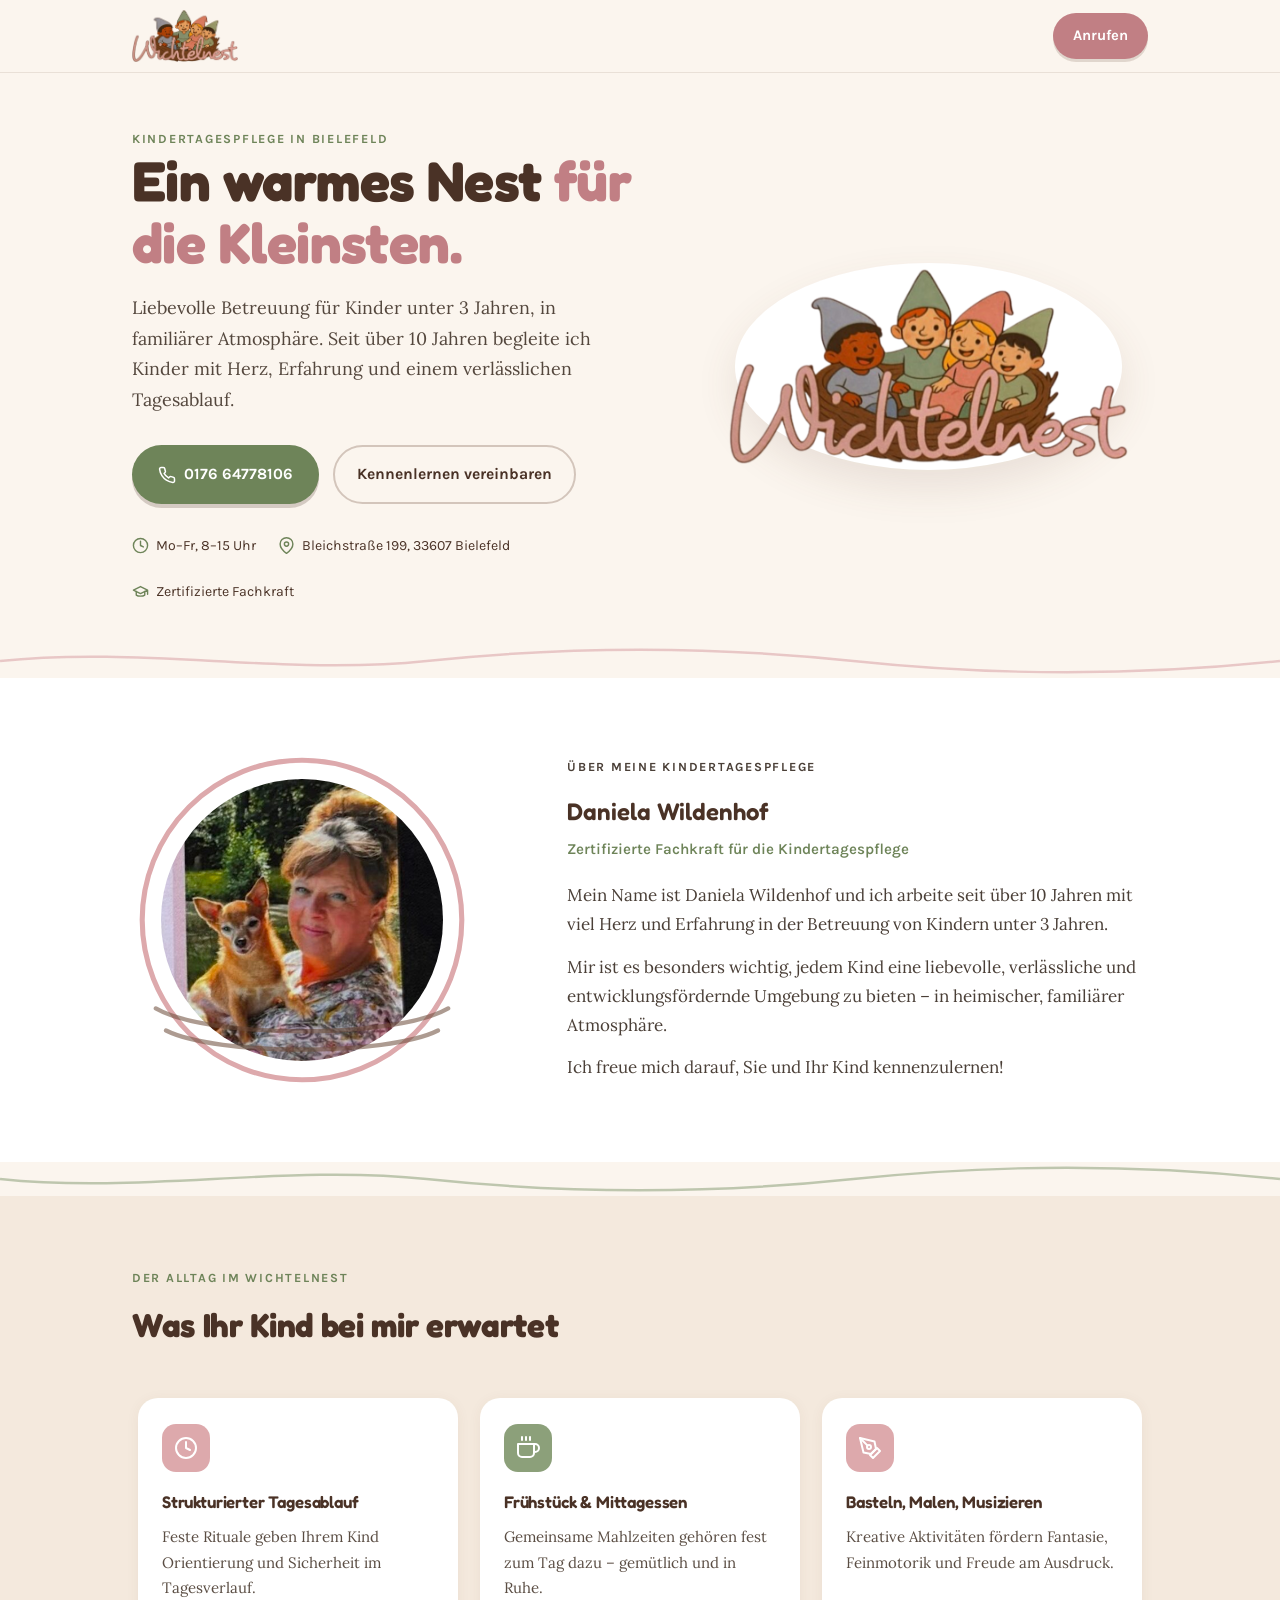
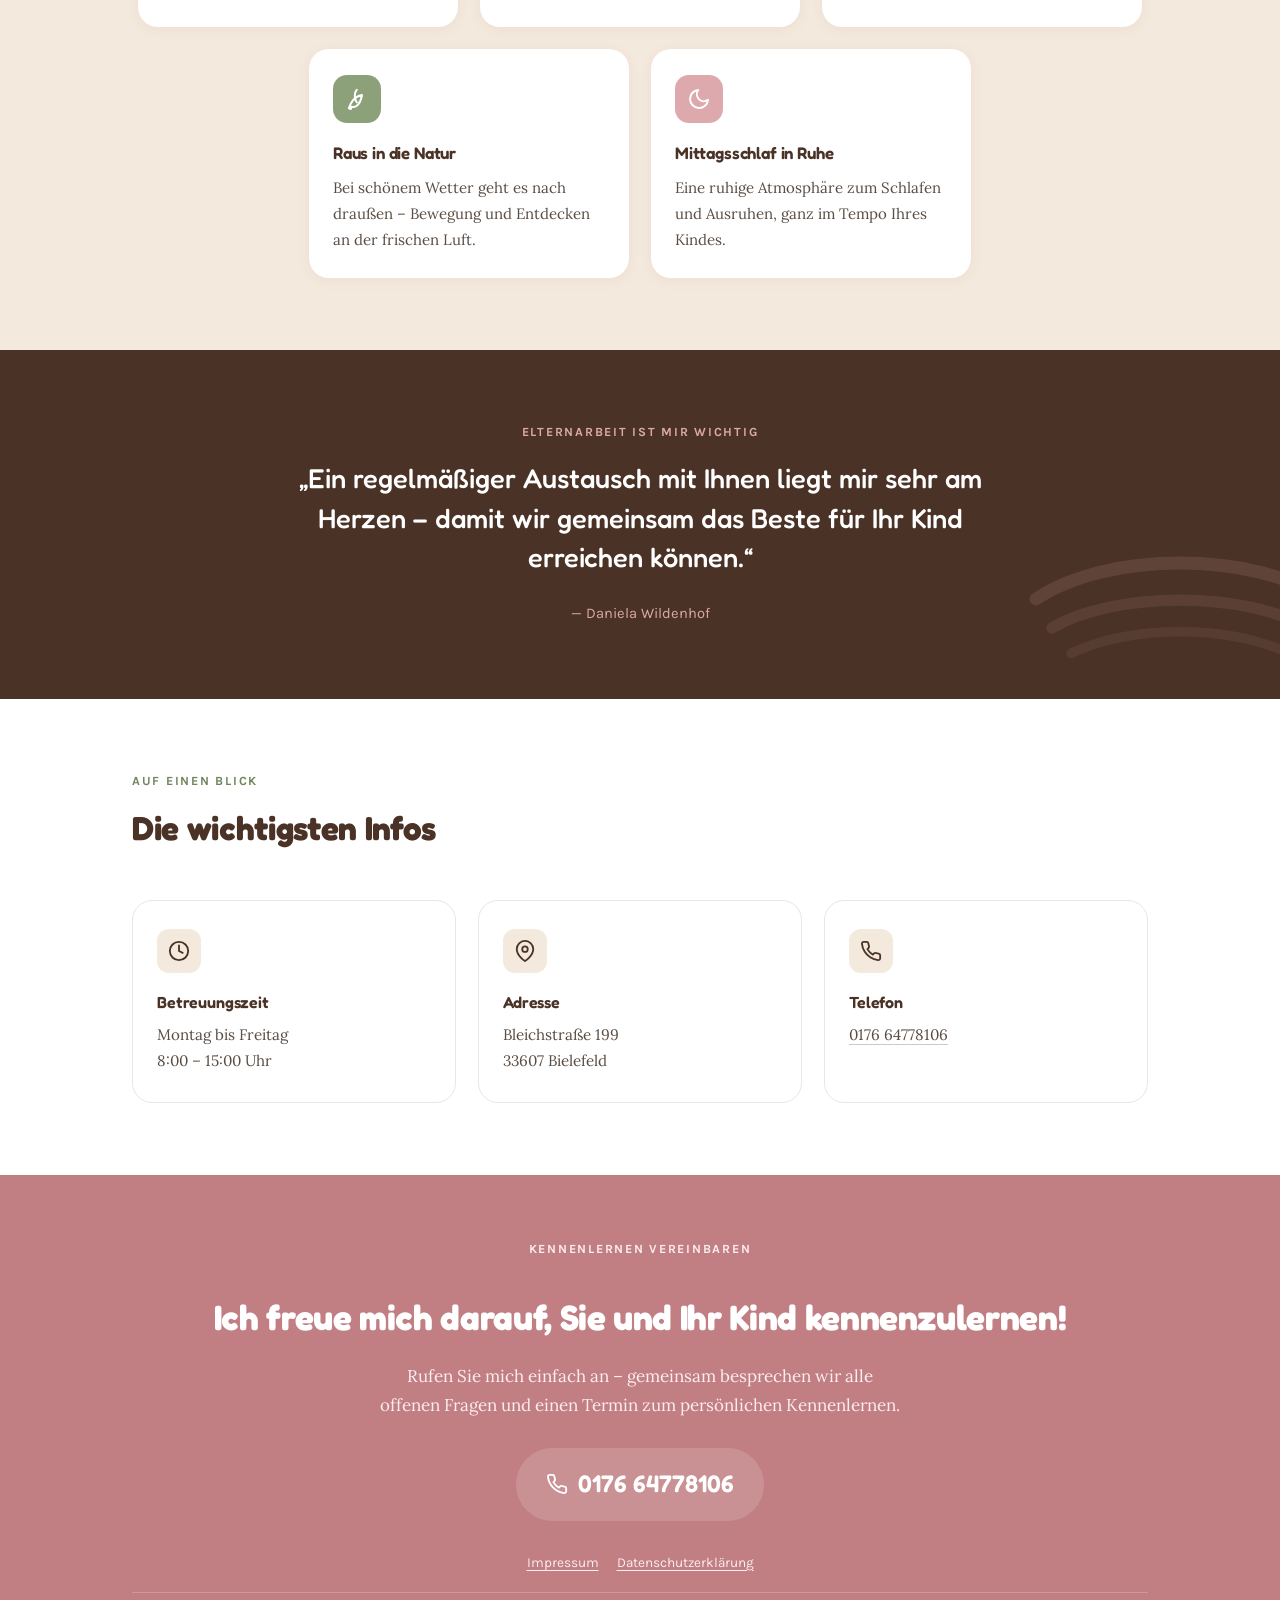
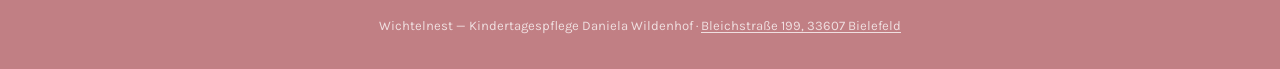
==== index.html @ 27b2d74d "Initial Commit" ====
<!DOCTYPE html>
<html lang="de">
<head>
<meta charset="UTF-8">
<meta name="viewport" content="width=device-width, initial-scale=1.0">
<title>Wichtelnest — Kindertagespflege Daniela Wildenhof</title>
<meta name="description" content="Liebevolle Kindertagespflege in Bielefeld für Kinder unter 3 Jahren. Zertifizierte Fachkraft Daniela Wildenhof, Bleichstraße 199, 33607 Bielefeld.">
<link rel="stylesheet" href="style.css">
</head>
<body>

<header>
  <div class="nav-inner">
    <a class="brand" href="#top">
      <img class="brand-logo" src="assets/logo.png" alt="Wichtelnest — Kindertagespflege">
    </a>
    <a class="nav-cta" href="tel:+4917664778106">Anrufen</a>
  </div>
</header>

<main id="top">

  <!-- HERO -->
  <section class="hero">
    <div class="wrap hero-inner">
      <div>
        <p class="eyebrow">Kindertagespflege in Bielefeld</p>
        <h1>Ein warmes Nest <span class="accent">für die Kleinsten.</span></h1>
        <p class="lede">Liebevolle Betreuung für Kinder unter 3&nbsp;Jahren, in familiärer Atmosphäre. Seit über 10 Jahren begleite ich Kinder mit Herz, Erfahrung und einem verlässlichen Tagesablauf.</p>
        <div class="hero-ctas">
          <a class="btn-primary" href="tel:+4917664778106">
            <svg width="18" height="18" viewBox="0 0 24 24" fill="none" stroke="currentColor" stroke-width="2" stroke-linecap="round" stroke-linejoin="round"><path d="M22 16.92v3a2 2 0 0 1-2.18 2 19.79 19.79 0 0 1-8.63-3.07 19.5 19.5 0 0 1-6-6 19.79 19.79 0 0 1-3.07-8.67A2 2 0 0 1 4.11 2h3a2 2 0 0 1 2 1.72c.127.96.361 1.903.7 2.81a2 2 0 0 1-.45 2.11L8.09 9.91a16 16 0 0 0 6 6l1.27-1.27a2 2 0 0 1 2.11-.45c.907.339 1.85.573 2.81.7A2 2 0 0 1 22 16.92z"/></svg>
            0176 64778106
          </a>
          <a class="btn-secondary" href="#kontakt">Kennenlernen vereinbaren</a>
        </div>
        <div class="hero-facts">
          <span>
            <svg viewBox="0 0 24 24" fill="none" stroke="currentColor" stroke-width="2" stroke-linecap="round" stroke-linejoin="round"><circle cx="12" cy="12" r="10"/><polyline points="12 6 12 12 16 14"/></svg>
            Mo–Fr, 8–15 Uhr
          </span>
          <span>
            <svg viewBox="0 0 24 24" fill="none" stroke="currentColor" stroke-width="2" stroke-linecap="round" stroke-linejoin="round"><path d="M21 10c0 7-9 13-9 13s-9-6-9-13a9 9 0 0 1 18 0z"/><circle cx="12" cy="10" r="3"/></svg>
            Bleichstraße 199, 33607 Bielefeld
          </span>
          <span>
            <svg viewBox="0 0 24 24" fill="none" stroke="currentColor" stroke-width="2" stroke-linecap="round" stroke-linejoin="round"><path d="M22 10v6M2 10l10-5 10 5-10 5z"/><path d="M6 12v5c3 2 9 2 12 0v-5"/></svg>
            Zertifizierte Fachkraft
          </span>
        </div>
      </div>

      <div class="hero-logo-wrap">
        <div class="hero-logo-bg" aria-hidden="true"></div>
        <img src="assets/logo.png" alt="Wichtelnest Logo: vier Kinder mit Wichtelmützen in einem Nest">
      </div>
    </div>
  </section>

  <div class="twig-divider" aria-hidden="true">
    <svg viewBox="0 0 1080 34" preserveAspectRatio="none"><path d="M0 17 C120 2 240 32 360 17 S600 2 720 17 S960 32 1080 17" stroke="var(--rose)" stroke-width="2.4" fill="none" opacity="0.6"/></svg>
  </div>

  <!-- ABOUT -->
  <section class="about" id="ueber-mich">
    <div class="wrap about-inner">
      <div class="nest-frame">
        <div class="nest-frame-pad"></div>
        <div class="photo-clip">
          <img src="assets/daniela.jpg" alt="Daniela Wildenhof, Kindertagespflegeperson">
        </div>
        <svg class="ring" viewBox="0 0 200 200">
          <circle cx="100" cy="100" r="94" fill="none" stroke="var(--rose)" stroke-width="3"/>
          <g stroke="var(--brown)" stroke-width="2.5" fill="none" stroke-linecap="round" opacity="0.55">
            <path d="M20 165 C50 180 150 180 180 165"/>
            <path d="M14 152 C45 170 155 170 186 152"/>
          </g>
        </svg>
      </div>

      <div class="about-text">
        <p class="eyebrow">Über meine Kindertagespflege</p>
        <p class="name">Daniela Wildenhof</p>
        <p class="role">Zertifizierte Fachkraft für die Kindertagespflege</p>
        <p>Mein Name ist Daniela Wildenhof und ich arbeite seit über 10&nbsp;Jahren mit viel Herz und Erfahrung in der Betreuung von Kindern unter 3&nbsp;Jahren.</p>
        <p>Mir ist es besonders wichtig, jedem Kind eine liebevolle, verlässliche und entwicklungsfördernde Umgebung zu bieten – in heimischer, familiärer Atmosphäre.</p>
        <p>Ich freue mich darauf, Sie und Ihr Kind kennenzulernen!</p>
      </div>
    </div>
  </section>

  <div class="twig-divider" aria-hidden="true">
    <svg viewBox="0 0 1080 34" preserveAspectRatio="none"><path d="M0 17 C120 32 240 2 360 17 S600 32 720 17 S960 2 1080 17" stroke="var(--sage)" stroke-width="2.4" fill="none" opacity="0.55"/></svg>
  </div>

  <!-- DAY / WHAT TO EXPECT -->
  <section class="day" id="tagesablauf">
    <div class="wrap">
      <div class="section-head">
        <p class="eyebrow">Der Alltag im Wichtelnest</p>
        <h2>Was Ihr Kind bei mir erwartet</h2>
      </div>
      <div class="day-grid">

        <div class="day-card">
          <div class="icon-wrap">
            <svg viewBox="0 0 24 24" fill="none" stroke="#fff" stroke-width="2" stroke-linecap="round" stroke-linejoin="round"><circle cx="12" cy="12" r="10"/><polyline points="12 6 12 12 16 14"/></svg>
          </div>
          <h3>Strukturierter Tagesablauf</h3>
          <p>Feste Rituale geben Ihrem Kind Orientierung und Sicherheit im Tagesverlauf.</p>
        </div>

        <div class="day-card">
          <div class="icon-wrap">
            <svg viewBox="0 0 24 24" fill="none" stroke="#fff" stroke-width="2" stroke-linecap="round" stroke-linejoin="round"><path d="M18 8h1a4 4 0 0 1 0 8h-1"/><path d="M2 8h16v9a4 4 0 0 1-4 4H6a4 4 0 0 1-4-4V8z"/><line x1="6" y1="1" x2="6" y2="4"/><line x1="10" y1="1" x2="10" y2="4"/><line x1="14" y1="1" x2="14" y2="4"/></svg>
          </div>
          <h3>Frühstück & Mittagessen</h3>
          <p>Gemeinsame Mahlzeiten gehören fest zum Tag dazu – gemütlich und in Ruhe.</p>
        </div>

        <div class="day-card">
          <div class="icon-wrap">
            <svg viewBox="0 0 24 24" fill="none" stroke="#fff" stroke-width="2" stroke-linecap="round" stroke-linejoin="round"><path d="M12 19l7-7 3 3-7 7-3-3z"/><path d="M18 13l-1.5-7.5L2 2l3.5 14.5L13 18l5-5z"/><path d="M2 2l7.586 7.586"/><circle cx="11" cy="11" r="2"/></svg>
          </div>
          <h3>Basteln, Malen, Musizieren</h3>
          <p>Kreative Aktivitäten fördern Fantasie, Feinmotorik und Freude am Ausdruck.</p>
        </div>

        <div class="day-card">
          <div class="icon-wrap">
            <svg viewBox="0 0 24 24" fill="none" stroke="#fff" stroke-width="2" stroke-linecap="round" stroke-linejoin="round"><path d="M17 8C8 10 5.9 16.17 3.82 21.34l1.89.66.95-2.3c.48.17 1.39.34 2.34.34C10.72 20 15.5 17.5 17 8z"/><path d="M11.79 15.29c-1.85-1.85-2-4.42-2-6.29 0-1.86.15-4.44 2-6.29"/></svg>
          </div>
          <h3>Raus in die Natur</h3>
          <p>Bei schönem Wetter geht es nach draußen – Bewegung und Entdecken an der frischen Luft.</p>
        </div>

        <div class="day-card">
          <div class="icon-wrap">
            <svg viewBox="0 0 24 24" fill="none" stroke="#fff" stroke-width="2" stroke-linecap="round" stroke-linejoin="round"><path d="M21 12.79A9 9 0 1 1 11.21 3 7 7 0 0 0 21 12.79z"/></svg>
          </div>
          <h3>Mittagsschlaf in Ruhe</h3>
          <p>Eine ruhige Atmosphäre zum Schlafen und Ausruhen, ganz im Tempo Ihres Kindes.</p>
        </div>

      </div>
    </div>
  </section>

  <!-- ELTERN QUOTE -->
  <section class="eltern" id="eltern">
    <svg class="eltern-bg-nest" viewBox="0 0 200 200" aria-hidden="true">
      <path d="M10 100 C55 70 145 70 190 100" stroke="var(--rose)" stroke-width="8" fill="none" stroke-linecap="round"/>
      <path d="M20 118 C60 95 140 95 180 118" stroke="var(--rose)" stroke-width="7" fill="none" stroke-linecap="round" opacity="0.8"/>
      <path d="M32 134 C68 116 132 116 168 134" stroke="var(--rose)" stroke-width="6" fill="none" stroke-linecap="round" opacity="0.6"/>
    </svg>
    <div class="wrap">
      <div class="eltern-inner">
        <p class="eyebrow">Elternarbeit ist mir wichtig</p>
        <blockquote>„Ein regelmäßiger Austausch mit Ihnen liegt mir sehr am Herzen – damit wir gemeinsam das Beste für Ihr Kind erreichen können.“</blockquote>
        <cite>— Daniela Wildenhof</cite>
      </div>
    </div>
  </section>

  <!-- PRACTICAL INFO -->
  <section class="info" id="infos">
    <div class="wrap">
      <div class="section-head">
        <p class="eyebrow">Auf einen Blick</p>
        <h2>Die wichtigsten Infos</h2>
      </div>
      <div class="info-grid">
        <div class="info-card">
          <div class="icon-wrap">
            <svg viewBox="0 0 24 24" fill="none" stroke="var(--brown-deep)" stroke-width="2" stroke-linecap="round" stroke-linejoin="round"><circle cx="12" cy="12" r="10"/><polyline points="12 6 12 12 16 14"/></svg>
          </div>
          <h3>Betreuungszeit</h3>
          <p>Montag bis Freitag<br>8:00 – 15:00 Uhr</p>
        </div>
        <div class="info-card">
          <div class="icon-wrap">
            <svg viewBox="0 0 24 24" fill="none" stroke="var(--brown-deep)" stroke-width="2" stroke-linecap="round" stroke-linejoin="round"><path d="M21 10c0 7-9 13-9 13s-9-6-9-13a9 9 0 0 1 18 0z"/><circle cx="12" cy="10" r="3"/></svg>
          </div>
          <h3>Adresse</h3>
          <p>Bleichstraße 199<br>33607 Bielefeld</p>
        </div>
        <div class="info-card">
          <div class="icon-wrap">
            <svg viewBox="0 0 24 24" fill="none" stroke="var(--brown-deep)" stroke-width="2" stroke-linecap="round" stroke-linejoin="round"><path d="M22 16.92v3a2 2 0 0 1-2.18 2 19.79 19.79 0 0 1-8.63-3.07 19.5 19.5 0 0 1-6-6 19.79 19.79 0 0 1-3.07-8.67A2 2 0 0 1 4.11 2h3a2 2 0 0 1 2 1.72c.127.96.361 1.903.7 2.81a2 2 0 0 1-.45 2.11L8.09 9.91a16 16 0 0 0 6 6l1.27-1.27a2 2 0 0 1 2.11-.45c.907.339 1.85.573 2.81.7A2 2 0 0 1 22 16.92z"/></svg>
          </div>
          <h3>Telefon</h3>
          <p><a href="tel:+4917664778106">0176 64778106</a></p>
        </div>
      </div>
    </div>
  </section>

</main>

<!-- CONTACT / FOOTER -->
<footer class="contact" id="kontakt">
  <div class="wrap">
    <p class="eyebrow" style="color:#FCEDEE;">Kennenlernen vereinbaren</p>
    <h2>Ich freue mich darauf, Sie und Ihr Kind kennenzulernen!</h2>
    <p>Rufen Sie mich einfach an – gemeinsam besprechen wir alle offenen Fragen und einen Termin zum persönlichen Kennenlernen.</p>
    <a class="contact-phone" href="tel:+4917664778106">
      <svg viewBox="0 0 24 24" fill="none" stroke="currentColor" stroke-width="2" stroke-linecap="round" stroke-linejoin="round"><path d="M22 16.92v3a2 2 0 0 1-2.18 2 19.79 19.79 0 0 1-8.63-3.07 19.5 19.5 0 0 1-6-6 19.79 19.79 0 0 1-3.07-8.67A2 2 0 0 1 4.11 2h3a2 2 0 0 1 2 1.72c.127.96.361 1.903.7 2.81a2 2 0 0 1-.45 2.11L8.09 9.91a16 16 0 0 0 6 6l1.27-1.27a2 2 0 0 1 2.11-.45c.907.339 1.85.573 2.81.7A2 2 0 0 1 22 16.92z"/></svg>
      0176 64778106
    </a>
    <div class="footer-links">
      <a href="impressum.html">Impressum</a>
      <a href="datenschutz.html">Datenschutzerklärung</a>
    </div>
    <div class="footer-fine">
      Wichtelnest — Kindertagespflege Daniela Wildenhof · <a class="inline-link" href="https://www.google.com/maps/search/?api=1&query=Bleichstra%C3%9Fe+199%2C+33607+Bielefeld" target="_blank" rel="noopener">Bleichstraße 199, 33607 Bielefeld</a>
    </div>
  </div>
</footer>

</body>
</html>
---- style.css ----
@font-face {
  font-family: 'Fredoka';
  src: url('assets/fonts/fredoka-v17-latin-regular.woff2') format('woff2');
  font-weight: 400;
  font-style: normal;
  font-display: swap;
}

@font-face {
  font-family: 'Fredoka';
  src: url('assets/fonts/fredoka-v17-latin-500.woff2') format('woff2');
  font-weight: 500;
  font-style: normal;
  font-display: swap;
}

@font-face {
  font-family: 'Fredoka';
  src: url('assets/fonts/fredoka-v17-latin-600.woff2') format('woff2');
  font-weight: 600;
  font-style: normal;
  font-display: swap;
}

@font-face {
  font-family: 'Fredoka';
  src: url('assets/fonts/fredoka-v17-latin-700.woff2') format('woff2');
  font-weight: 700;
  font-style: normal;
  font-display: swap;
}

@font-face {
  font-family: 'Lora';
  src: url('assets/fonts/lora-v37-latin-regular.woff2') format('woff2');
  font-weight: 400;
  font-style: normal;
  font-display: swap;
}

@font-face {
  font-family: 'Lora';
  src: url('assets/fonts/lora-v37-latin-500.woff2') format('woff2');
  font-weight: 500;
  font-style: normal;
  font-display: swap;
}

@font-face {
  font-family: 'Lora';
  src: url('assets/fonts/lora-v37-latin-600.woff2') format('woff2');
  font-weight: 600;
  font-style: normal;
  font-display: swap;
}

@font-face {
  font-family: 'Lora';
  src: url('assets/fonts/lora-v37-latin-700.woff2') format('woff2');
  font-weight: 700;
  font-style: normal;
  font-display: swap;
}

@font-face {
  font-family: 'Karla';
  src: url('assets/fonts/karla-v33-latin-regular.woff2') format('woff2');
  font-weight: 400;
  font-style: normal;
  font-display: swap;
}

@font-face {
  font-family: 'Karla';
  src: url('assets/fonts/karla-v33-latin-500.woff2') format('woff2');
  font-weight: 500;
  font-style: normal;
  font-display: swap;
}

@font-face {
  font-family: 'Karla';
  src: url('assets/fonts/karla-v33-latin-600.woff2') format('woff2');
  font-weight: 600;
  font-style: normal;
  font-display: swap;
}

@font-face {
  font-family: 'Karla';
  src: url('assets/fonts/karla-v33-latin-700.woff2') format('woff2');
  font-weight: 700;
  font-style: normal;
  font-display: swap;
}

:root{
  --cream: #FBF5EE;
  --cream-deep: #F4E9DD;
  --rose: #DDA9AC;
  --rose-deep: #C17F84;
  --sage: #8CA07A;
  --sage-deep: #6E8459;
  --brown: #6B4A38;
  --brown-deep: #4A3226;
  --ink: #3A332E;
  --paper: #ffffff;
}
*{box-sizing:border-box; margin:0; padding:0;}
html{scroll-behavior:smooth;}
body{
  background:var(--cream);
  color:var(--ink);
  font-family:'Lora', serif;
  font-size:17px;
  line-height:1.7;
  -webkit-font-smoothing:antialiased;
  overflow-x:hidden;
}
@media (prefers-reduced-motion: reduce){
  *{animation-duration:0.01ms !important; animation-iteration-count:1 !important; transition-duration:0.01ms !important; scroll-behavior:auto !important;}
}
h1,h2,h3, .display{
  font-family:'Fredoka', sans-serif;
  color:var(--brown-deep);
  letter-spacing:-0.01em;
}
.eyebrow{
  font-family:'Karla', sans-serif;
  font-weight:700;
  text-transform:uppercase;
  letter-spacing:0.14em;
  font-size:0.78rem;
  color:var(--sage-deep);
}
a{color:inherit;}
img{max-width:100%; display:block;}
.wrap{
  max-width:1080px;
  margin:0 auto;
  padding:0 32px;
}
:focus-visible{
  outline:3px solid var(--sage-deep);
  outline-offset:3px;
  border-radius:4px;
}

/* ---------- twig divider ---------- */
.twig-divider{
  width:100%;
  height:34px;
  display:block;
}
.twig-divider svg{width:100%; height:100%; display:block;}

/* ---------- header ---------- */
header{
  position:sticky; top:0; z-index:50;
  background:rgba(251,245,238,0.92);
  backdrop-filter:blur(8px);
  border-bottom:1px solid rgba(107,74,56,0.12);
}
.nav-inner{
  max-width:1080px; margin:0 auto; padding:10px 32px;
  display:flex; align-items:center; justify-content:space-between;
  gap:16px;
}
.brand{
  display:flex; align-items:center;
  text-decoration:none;
  flex-shrink:0;
}
.brand-logo{
  height:52px;
  width:auto;
  display:block;
}
.nav-cta{
  font-family:'Karla', sans-serif;
  font-weight:700;
  font-size:0.92rem;
  background:var(--rose-deep);
  color:#fff;
  padding:10px 20px;
  border-radius:100px;
  text-decoration:none;
  white-space:nowrap;
  box-shadow:0 3px 0 rgba(107,74,56,0.18);
  transition:transform .15s ease, box-shadow .15s ease;
}
.nav-cta:hover{transform:translateY(-1px); box-shadow:0 4px 0 rgba(107,74,56,0.18);}
.nav-cta:active{transform:translateY(1px); box-shadow:0 1px 0 rgba(107,74,56,0.18);}

/* ---------- hero ---------- */
.hero{
  position:relative;
  padding:56px 0 40px;
  overflow:hidden;
}
.hero-inner{
  display:grid;
  grid-template-columns:1.1fr 0.9fr;
  gap:40px;
  align-items:center;
}
.hero h1{
  font-size:clamp(2.1rem, 4.4vw, 3.5rem);
  line-height:1.1;
  margin-bottom:20px;
}
.hero h1 .accent{color:var(--rose-deep);}
.hero p.lede{
  font-size:1.12rem;
  max-width:46ch;
  color:#54473d;
  margin-bottom:30px;
}
.hero-ctas{display:flex; gap:14px; flex-wrap:wrap; margin-bottom:30px;}
.btn-primary{
  font-family:'Karla', sans-serif; font-weight:700; font-size:0.98rem;
  background:var(--sage-deep); color:#fff;
  padding:14px 26px; border-radius:100px; text-decoration:none;
  box-shadow:0 4px 0 rgba(74,50,38,0.22);
  transition:transform .15s ease;
  display:inline-flex; align-items:center; gap:8px;
}
.btn-primary:hover{transform:translateY(-2px);}
.btn-secondary{
  font-family:'Karla', sans-serif; font-weight:700; font-size:0.98rem;
  background:transparent; color:var(--brown-deep);
  padding:14px 22px; border-radius:100px; text-decoration:none;
  border:2px solid rgba(107,74,56,0.28);
  transition:border-color .15s ease, transform .15s ease;
}
.btn-secondary:hover{border-color:var(--brown-deep); transform:translateY(-2px);}

.hero-facts{
  display:flex; gap:22px; flex-wrap:wrap;
  font-family:'Karla', sans-serif; font-size:0.88rem; color:var(--brown-deep);
}
.hero-facts span{display:flex; align-items:center; gap:7px;}
.hero-facts svg{width:17px; height:17px; flex-shrink:0; color:var(--sage-deep);}

.hero-logo-wrap{
  position:relative;
  width:100%;
  display:flex;
  align-items:center;
  justify-content:center;
  padding:20px;
}
.hero-logo-bg{
  position:absolute;
  inset:6%;
  background:var(--paper);
  border-radius:50%;
  box-shadow:0 18px 40px rgba(107,74,56,0.12);
}
.hero-logo-wrap img{
  position:relative;
  z-index:1;
  width:100%;
  max-width:420px;
}

/* ---------- section shell ---------- */
section{padding:72px 0;}
.section-head{max-width:640px; margin-bottom:44px;}
.section-head h2{font-size:clamp(1.6rem, 2.6vw, 2.3rem); margin-top:8px;}

/* ---------- about ---------- */
.about{background:var(--paper);}
.about-inner{
  display:grid;
  grid-template-columns:0.8fr 1.2fr;
  gap:48px;
  align-items:center;
}
.nest-frame{
  position:relative;
  width:100%;
  max-width:340px;
}
.nest-frame svg.ring{position:absolute; inset:0; width:100%; height:100%; z-index:2; pointer-events:none;}
.nest-frame .photo-clip{
  position:absolute;
  top:8.5%; left:8.5%; width:83%; height:83%;
  border-radius:50%;
  overflow:hidden;
  z-index:1;
}
.nest-frame .photo-clip img{width:100%; height:100%; object-fit:cover;}
.nest-frame-pad{padding-top:100%;}

.about-text .name{
  font-family:'Fredoka', sans-serif; font-weight:600; font-size:1.5rem;
  color:var(--brown-deep); margin:10px 0 4px;
}
.about-text .role{
  font-family:'Karla', sans-serif; font-size:0.95rem; color:var(--sage-deep); font-weight:600; margin-bottom:18px;
}
.about-text p{max-width:56ch; color:#4a3f37; margin-bottom:14px;}
.about-text p:last-child{margin-bottom:0;}

/* ---------- day / experience grid ---------- */
.day{background:var(--cream-deep);}
.day-grid{
  display:flex;
  flex-wrap:wrap;
  justify-content:center;
  gap:22px;
}
.day-card{
  background:var(--paper);
  border-radius:20px;
  padding:26px 24px;
  box-shadow:0 2px 14px rgba(107,74,56,0.06);
  transition:transform .18s ease, box-shadow .18s ease;
  flex:1 1 260px;
  max-width:320px;
}
.day-card:hover{transform:translateY(-4px); box-shadow:0 10px 22px rgba(107,74,56,0.1);}
.day-card .icon-wrap{
  width:48px; height:48px; border-radius:14px;
  background:var(--rose); display:flex; align-items:center; justify-content:center;
  margin-bottom:16px;
}
.day-card:nth-child(2n) .icon-wrap{background:var(--sage);}
.day-card .icon-wrap svg{width:24px; height:24px; color:#fff;}
.day-card h3{font-size:1.05rem; margin-bottom:8px; font-weight:600;}
.day-card p{font-size:0.94rem; color:#5a4d43; margin:0;}

/* ---------- eltern quote ---------- */
.eltern{
  background:var(--brown-deep);
  color:#F5E9DE;
  position:relative;
  overflow:hidden;
}
.eltern .wrap{position:relative; z-index:2;}
.eltern-inner{max-width:720px; margin:0 auto; text-align:center;}
.eltern .eyebrow{color:var(--rose);}
.eltern blockquote{
  font-family:'Fredoka', sans-serif;
  font-weight:500;
  font-size:clamp(1.25rem, 2.4vw, 1.7rem);
  line-height:1.45;
  margin:16px 0 20px;
  color:#fff;
}
.eltern cite{
  font-family:'Karla', sans-serif; font-style:normal; font-size:0.92rem; color:var(--rose);
}
.eltern-bg-nest{position:absolute; right:-60px; bottom:-60px; width:320px; height:320px; opacity:0.14; z-index:1;}

/* ---------- practical info ---------- */
.info{background:var(--paper);}
.info-grid{
  display:grid;
  grid-template-columns:repeat(3, 1fr);
  gap:22px;
}
.info-card{
  border:1.5px solid rgba(107,74,56,0.14);
  border-radius:20px;
  padding:28px 24px;
}
.info-card .icon-wrap{
  width:44px; height:44px; border-radius:12px;
  background:var(--cream-deep); display:flex; align-items:center; justify-content:center;
  margin-bottom:16px;
}
.info-card .icon-wrap svg{width:22px; height:22px; color:var(--brown-deep);}
.info-card h3{font-size:1rem; font-weight:600; margin-bottom:6px;}
.info-card p{font-size:0.95rem; color:#5a4d43; margin:0;}
.info-card a{text-decoration:none; border-bottom:1px solid rgba(107,74,56,0.3);}
.info-card a:hover{border-color:var(--brown-deep);}

/* ---------- footer / contact ---------- */
footer.contact{
  background:var(--rose-deep);
  color:#fff;
  padding:64px 0 32px;
  text-align:center;
}
footer.contact h2{color:#fff; font-size:clamp(1.6rem,2.8vw,2.2rem); margin-bottom:14px;}
footer.contact p{color:#FCEDEE; max-width:48ch; margin:0 auto 28px;}
.contact-phone{
  display:inline-flex; align-items:center; gap:10px;
  font-family:'Fredoka', sans-serif; font-size:1.5rem; font-weight:600;
  color:#fff; text-decoration:none;
  background:rgba(255,255,255,0.14);
  padding:16px 30px; border-radius:100px;
  margin-bottom:30px;
  transition:background .15s ease, transform .15s ease;
}
.contact-phone:hover{background:rgba(255,255,255,0.24); transform:translateY(-2px);}
.contact-phone svg{width:22px; height:22px; flex-shrink:0;}
.footer-links{
  font-family:'Karla', sans-serif; font-size:0.85rem;
  display:flex; gap:18px; justify-content:center; flex-wrap:wrap;
  margin-bottom:18px;
}
.footer-links a{text-decoration:underline; text-underline-offset:3px; color:#FCEDEE;}
.footer-links a:hover{color:#fff;}
.footer-fine{
  font-family:'Karla', sans-serif; font-size:0.82rem; color:rgba(255,255,255,0.75);
  border-top:1px solid rgba(255,255,255,0.2); padding-top:22px; margin-top:6px;
}
.footer-fine a{
  color:rgba(255,255,255,0.75);
  text-decoration:underline;
  text-underline-offset:2px;
  transition:color .15s ease;
}
.footer-fine a:hover{color:#fff;}

/* ---------- legal pages (Impressum / Datenschutz) ---------- */
.legal{
  padding:52px 0 90px;
}
.legal .wrap{max-width:760px;}
.legal .back-link{
  display:inline-flex; align-items:center; gap:6px;
  font-family:'Karla', sans-serif; font-weight:600; font-size:0.9rem;
  color:var(--sage-deep); text-decoration:none; margin-bottom:28px;
}
.legal .back-link:hover{color:var(--brown-deep);}
.legal h1{font-size:clamp(1.8rem,3.4vw,2.4rem); margin-bottom:8px;}
.legal .updated{
  font-family:'Karla', sans-serif; font-size:0.85rem; color:var(--sage-deep);
  margin-bottom:36px;
}
.legal h2{font-size:1.25rem; margin:34px 0 12px;}
.legal p, .legal li{color:#4a3f37; margin-bottom:12px;}
.legal ul{padding-left:22px; margin-bottom:16px;}
.legal a.inline-link{color:var(--rose-deep); text-decoration:underline; text-underline-offset:2px;}
.legal .note-box{
  background:var(--cream-deep);
  border-left:4px solid var(--sage-deep);
  border-radius:10px;
  padding:18px 20px;
  font-family:'Karla', sans-serif;
  font-size:0.9rem;
  color:var(--brown-deep);
  margin:24px 0 8px;
}

/* ---------- responsive ---------- */
@media (max-width: 980px){
  .hero-logo-wrap img{max-width:320px;}
}
@media (max-width: 860px){
  .hero-inner{grid-template-columns:1fr; gap:8px;}
  .hero-logo-wrap{order:-1; padding:0 0 12px;}
  .hero-logo-wrap img{max-width:220px;}
  .hero-logo-bg{inset:10%;}
  .about-inner{grid-template-columns:1fr; text-align:center;}
  .nest-frame{margin:0 auto;}
  .about-text p{margin-left:auto; margin-right:auto;}
  .info-grid{grid-template-columns:1fr 1fr;}
  section{padding:52px 0;}
}
@media (max-width: 640px){
  .info-grid{grid-template-columns:1fr;}
  .day-card{flex-basis:calc(50% - 11px);}
}
@media (max-width: 520px){
  .wrap{padding:0 20px;}
  .hero{padding:28px 0 20px;}
  .hero-logo-wrap img{max-width:170px;}
  .hero-ctas{flex-direction:column; align-items:stretch;}
  .hero-ctas a{text-align:center;}
  .hero-facts{flex-direction:column; gap:10px;}
  .nav-inner{padding:8px 18px;}
  .brand-logo{height:40px;}
  .nav-cta{padding:9px 16px; font-size:0.86rem;}
  .day-card{flex-basis:100%; max-width:400px;}
  section{padding:44px 0;}
  .section-head{margin-bottom:30px;}
  footer.contact{padding:48px 0 28px;}
  .contact-phone{font-size:1.2rem; padding:14px 22px;}
  .legal{padding:36px 0 60px;}
}
@media (max-width: 360px){
  .hero h1{font-size:1.85rem;}
  .brand-logo{height:34px;}
}
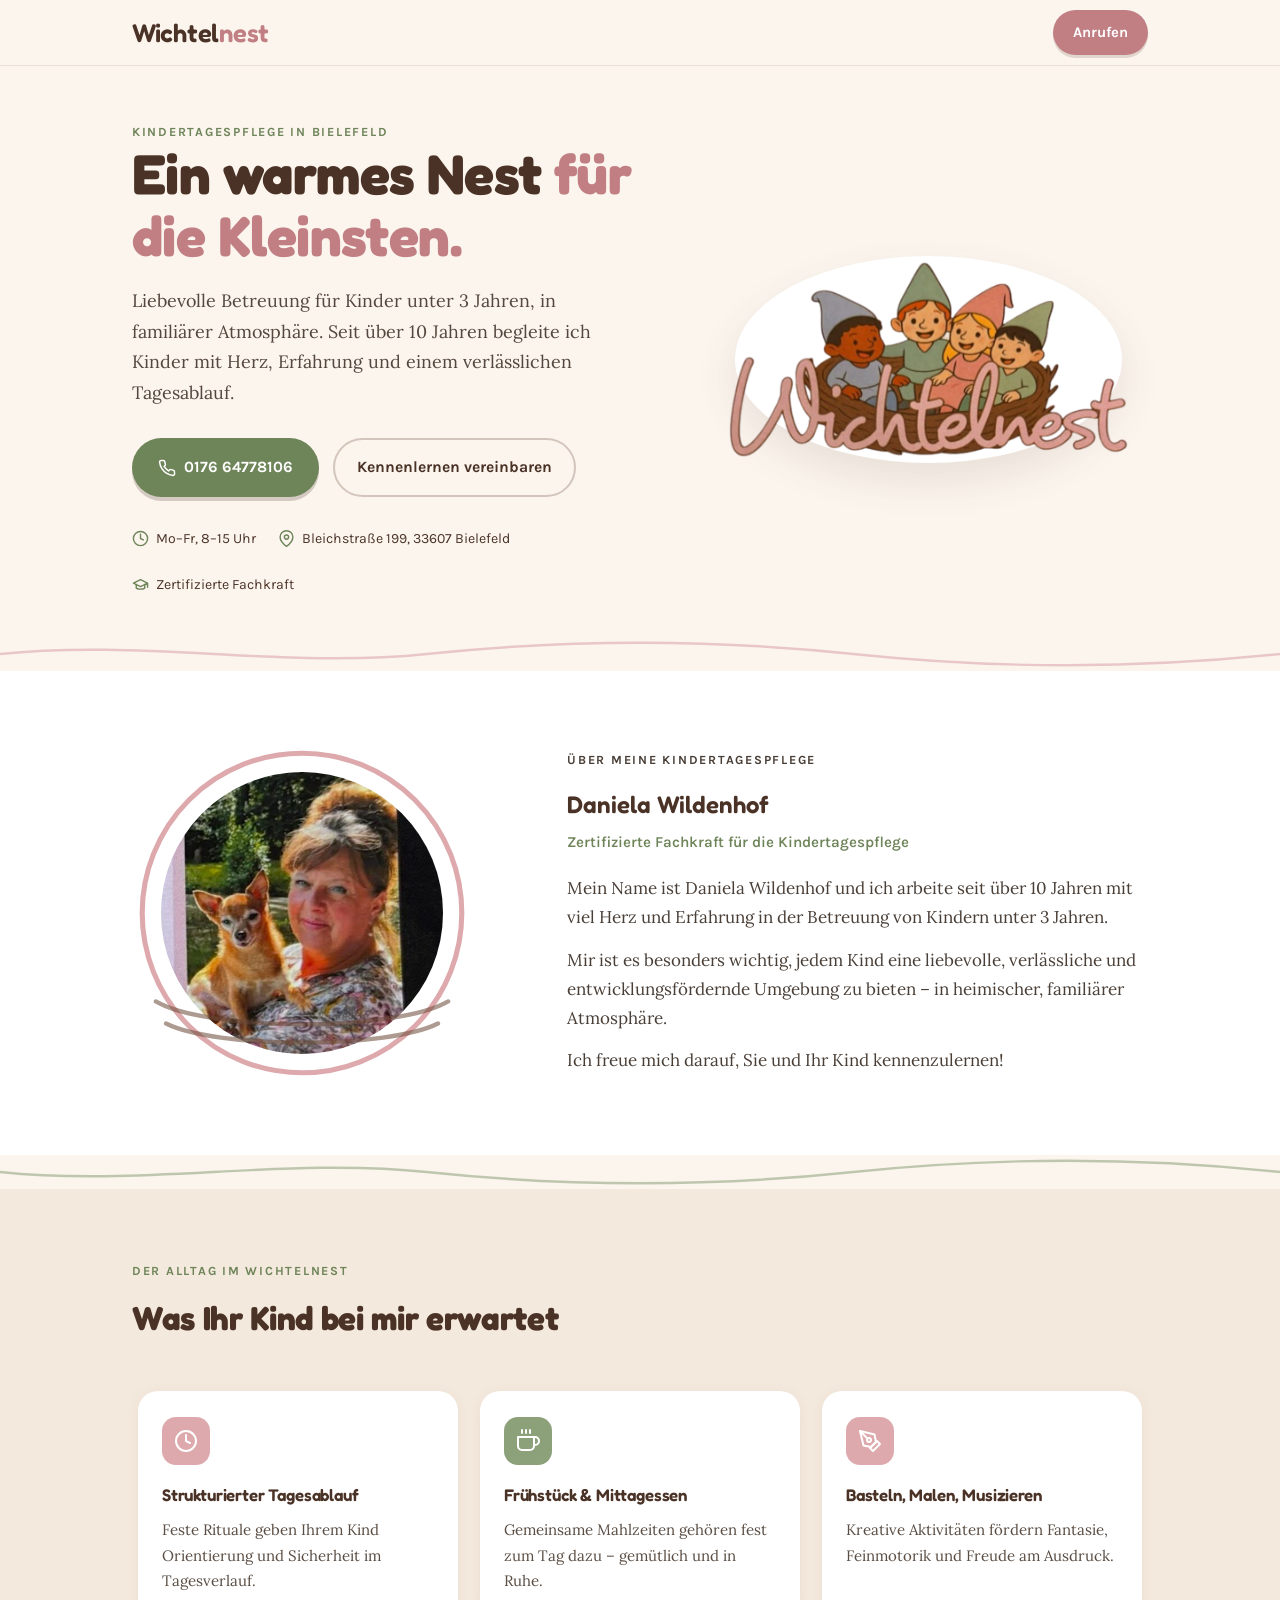
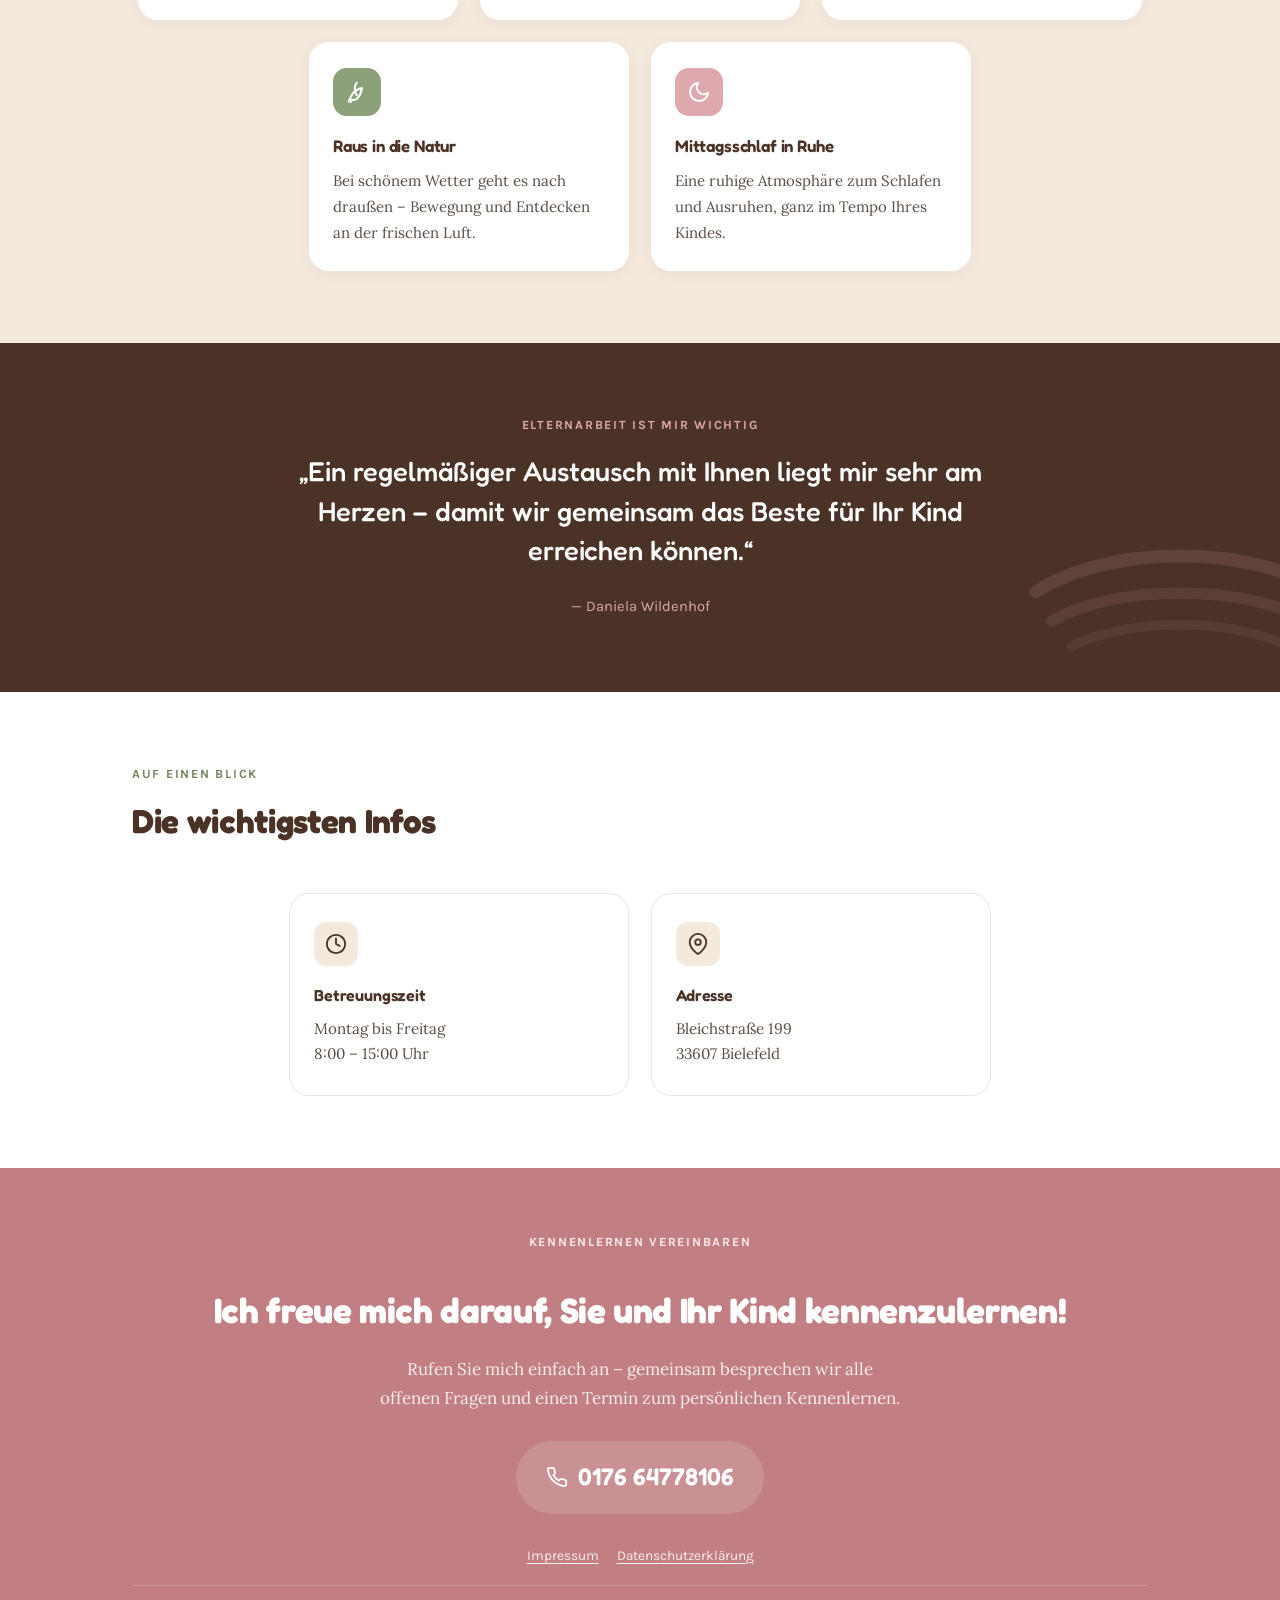
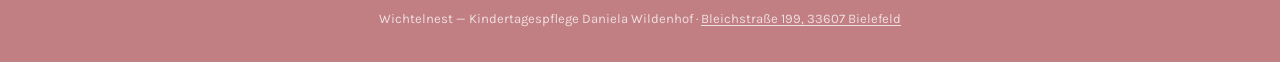
==== commit d95ef188: "added favicon" ====
--- a/index.html
+++ b/index.html
@@ -6,13 +6,14 @@
 <title>Wichtelnest — Kindertagespflege Daniela Wildenhof</title>
 <meta name="description" content="Liebevolle Kindertagespflege in Bielefeld für Kinder unter 3 Jahren. Zertifizierte Fachkraft Daniela Wildenhof, Bleichstraße 199, 33607 Bielefeld.">
 <link rel="stylesheet" href="style.css">
+<link rel="icon" href="assets/favicon.ico" sizes="any">
 </head>
 <body>
 
 <header>
   <div class="nav-inner">
     <a class="brand" href="#top">
-      <img class="brand-logo" src="assets/logo.png" alt="Wichtelnest — Kindertagespflege">
+      <span class="brand-mark">Wichtel<span class="brand-mark-accent">nest</span></span>
     </a>
     <a class="nav-cta" href="tel:+4917664778106">Anrufen</a>
   </div>
@@ -184,13 +185,6 @@
           <h3>Adresse</h3>
           <p>Bleichstraße 199<br>33607 Bielefeld</p>
         </div>
-        <div class="info-card">
-          <div class="icon-wrap">
-            <svg viewBox="0 0 24 24" fill="none" stroke="var(--brown-deep)" stroke-width="2" stroke-linecap="round" stroke-linejoin="round"><path d="M22 16.92v3a2 2 0 0 1-2.18 2 19.79 19.79 0 0 1-8.63-3.07 19.5 19.5 0 0 1-6-6 19.79 19.79 0 0 1-3.07-8.67A2 2 0 0 1 4.11 2h3a2 2 0 0 1 2 1.72c.127.96.361 1.903.7 2.81a2 2 0 0 1-.45 2.11L8.09 9.91a16 16 0 0 0 6 6l1.27-1.27a2 2 0 0 1 2.11-.45c.907.339 1.85.573 2.81.7A2 2 0 0 1 22 16.92z"/></svg>
-          </div>
-          <h3>Telefon</h3>
-          <p><a href="tel:+4917664778106">0176 64778106</a></p>
-        </div>
       </div>
     </div>
   </section>
--- a/style.css
+++ b/style.css
@@ -171,11 +171,14 @@
   text-decoration:none;
   flex-shrink:0;
 }
-.brand-logo{
-  height:52px;
-  width:auto;
-  display:block;
-}
+.brand-mark{
+  font-family:'Fredoka', sans-serif;
+  font-weight:600;
+  font-size:1.6rem;
+  color:var(--brown-deep);
+  letter-spacing:-0.01em;
+}
+.brand-mark-accent{color:var(--rose-deep);}
 .nav-cta{
   font-family:'Karla', sans-serif;
   font-weight:700;
@@ -357,14 +360,17 @@
 /* ---------- practical info ---------- */
 .info{background:var(--paper);}
 .info-grid{
-  display:grid;
-  grid-template-columns:repeat(3, 1fr);
+  display:flex;
+  flex-wrap:wrap;
+  justify-content:center;
   gap:22px;
 }
 .info-card{
   border:1.5px solid rgba(107,74,56,0.14);
   border-radius:20px;
   padding:28px 24px;
+  flex:1 1 260px;
+  max-width:340px;
 }
 .info-card .icon-wrap{
   width:44px; height:44px; border-radius:12px;
@@ -459,11 +465,9 @@
   .about-inner{grid-template-columns:1fr; text-align:center;}
   .nest-frame{margin:0 auto;}
   .about-text p{margin-left:auto; margin-right:auto;}
-  .info-grid{grid-template-columns:1fr 1fr;}
   section{padding:52px 0;}
 }
 @media (max-width: 640px){
-  .info-grid{grid-template-columns:1fr;}
   .day-card{flex-basis:calc(50% - 11px);}
 }
 @media (max-width: 520px){
@@ -474,7 +478,7 @@
   .hero-ctas a{text-align:center;}
   .hero-facts{flex-direction:column; gap:10px;}
   .nav-inner{padding:8px 18px;}
-  .brand-logo{height:40px;}
+  .brand-mark{font-size:1.3rem;}
   .nav-cta{padding:9px 16px; font-size:0.86rem;}
   .day-card{flex-basis:100%; max-width:400px;}
   section{padding:44px 0;}
@@ -485,5 +489,5 @@
 }
 @media (max-width: 360px){
   .hero h1{font-size:1.85rem;}
-  .brand-logo{height:34px;}
-}
+  .brand-mark{font-size:1.15rem;}
+}
